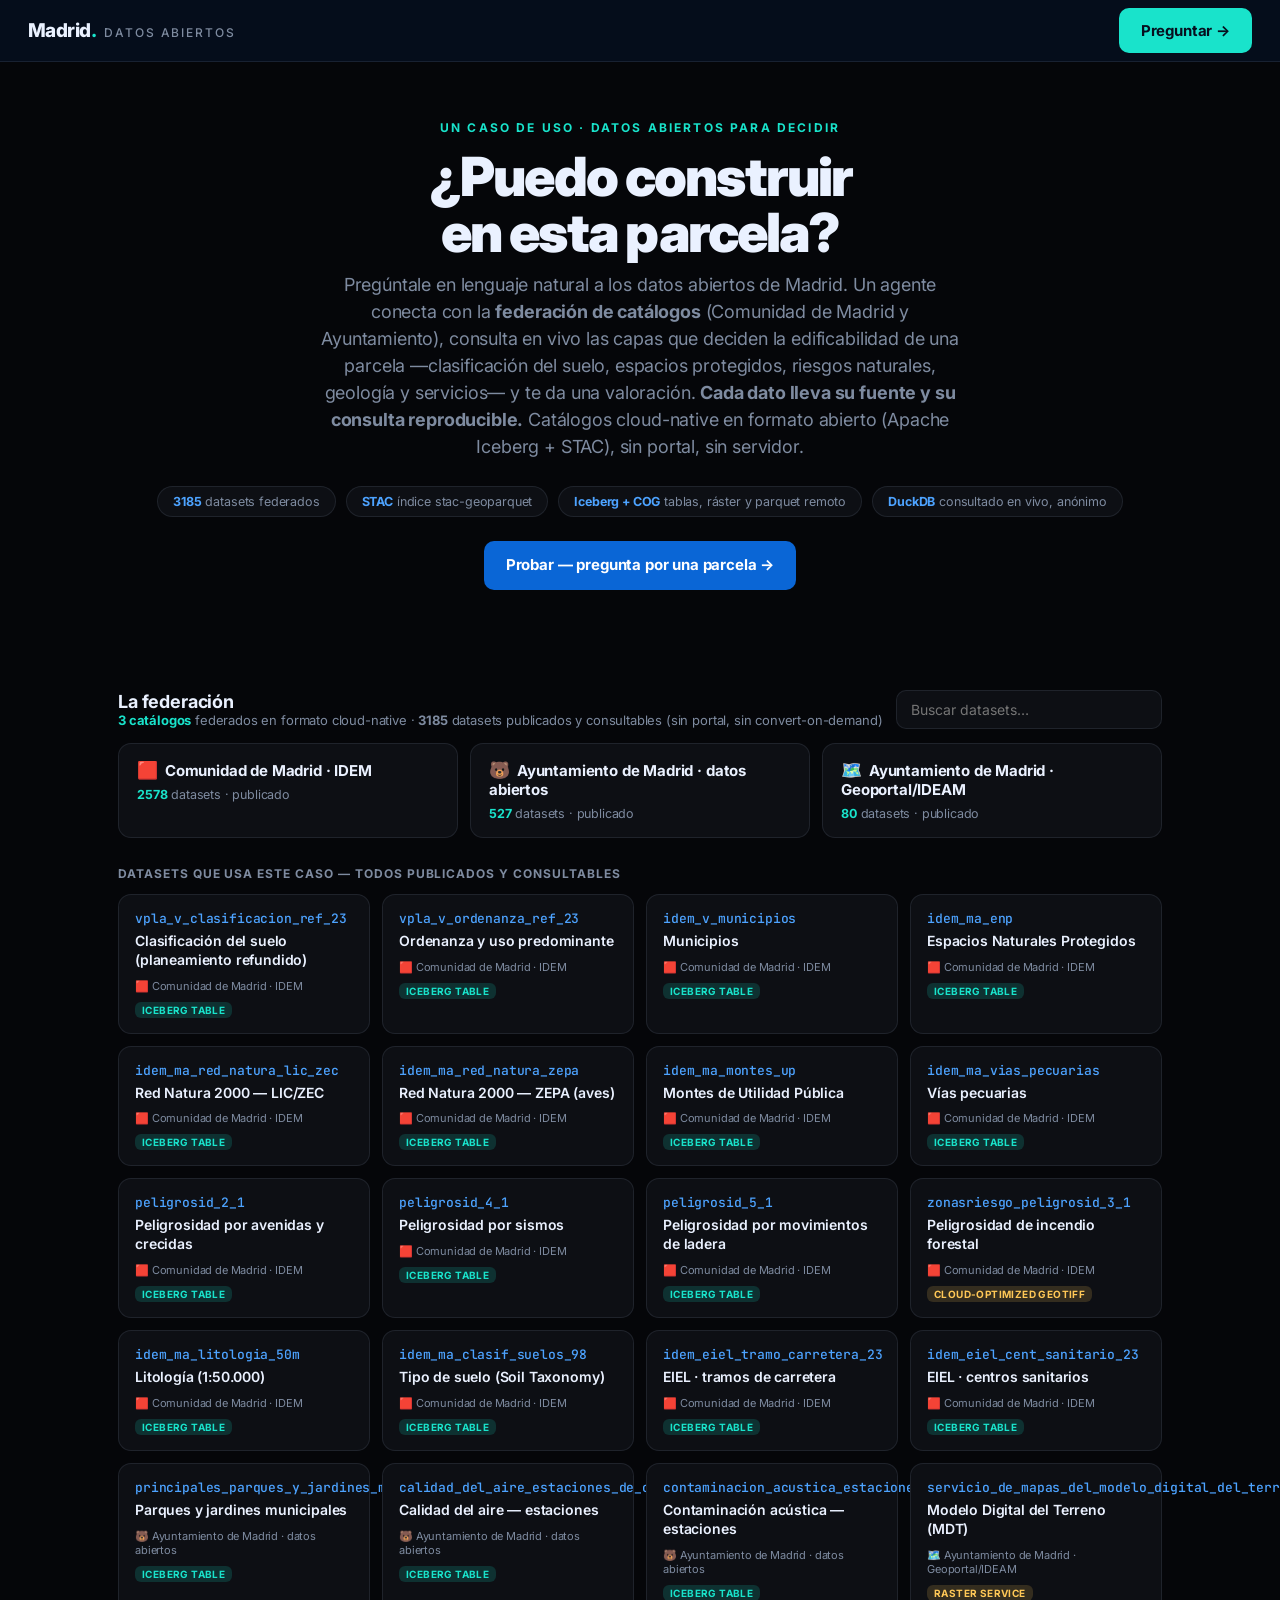
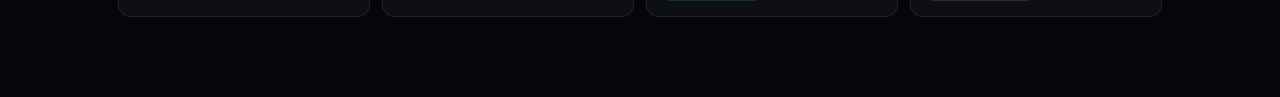
==== webapp/index.html @ 0b028d08 "Pivot to a Helsinki-style AI-conversation demo (¿Puedo construir aquí?) - webapp/: conversation + ma" ====
<!doctype html><html lang="es"><head>
<meta charset="utf-8"><meta name="viewport" content="width=device-width,initial-scale=1">
<title>Madrid · Datos abiertos — ¿Puedo construir aquí?</title><link rel="stylesheet" href="style.css">
</head><body>
<div class="topbar">
  <span class="wm">Madrid<span class="dot">.</span><span class="sub">Datos abiertos</span></span>
  <a class="btn cyan" href="app.html">Preguntar →</a>
</div>

<div class="hero">
  <div class="kick">Un caso de uso · datos abiertos para decidir</div>
  <h1>¿Puedo construir<br>en esta parcela?</h1>
  <p>Pregúntale en lenguaje natural a los datos abiertos de Madrid. Un agente conecta con la
     <b>federación de catálogos</b> (Comunidad de Madrid y Ayuntamiento), consulta en vivo las capas que
     deciden la edificabilidad de una parcela —clasificación del suelo, espacios protegidos, riesgos
     naturales, geología y servicios— y te da una valoración. <b>Cada dato lleva su fuente y su consulta
     reproducible.</b> Catálogos cloud-native en formato abierto (Apache Iceberg + STAC), sin portal, sin servidor.</p>
  <div class="pills" id="pills"></div>
  <p style="margin-top:24px"><a class="btn" href="app.html">Probar — pregunta por una parcela →</a></p>
</div>

<div class="catwrap">
  <div class="catbar">
    <div><h2>La federación</h2><div class="meta" id="meta">cargando…</div></div>
    <input class="search" id="search" placeholder="Buscar datasets…">
  </div>
  <div class="pubs" id="pubs"></div>
  <h3 class="sec2">Datasets que usa este caso — todos publicados y consultables</h3>
  <div class="grid" id="grid"></div>
</div>

<script>
let DATA=[];
const STY={iceberg:'background:rgba(22,224,200,.16);color:var(--cyan)',
           raster:'background:rgba(255,200,87,.16);color:var(--amber)',
           remote:'background:rgba(3,111,226,.16);color:var(--blue)'};
fetch('data/catalog.json').then(r=>r.json()).then(d=>{
  DATA=d.datasets;
  document.getElementById('meta').innerHTML=`<b style="color:var(--cyan)">${d.publishers.length} catálogos</b> federados en formato cloud-native · <b>${d.total.toLocaleString('es')}</b> datasets publicados y consultables (sin portal, sin convert-on-demand)`;
  const pp=document.getElementById('pubs');
  d.publishers.forEach(p=>{
    const e=document.createElement('div');e.className='pubcard';
    e.innerHTML=`<div class="pn"><span class="pf">${p.flag}</span>${p.publisher}</div>
      <div class="pm"><b>${p.n.toLocaleString('es')}</b> datasets · publicado</div>`;pp.appendChild(e);});
  const pl=document.getElementById('pills');
  [[d.total.toLocaleString('es'),'datasets federados'],['STAC','índice stac-geoparquet'],
   ['Iceberg + COG','tablas, ráster y parquet remoto'],['DuckDB','consultado en vivo, anónimo']].forEach(([b,t])=>{
    const e=document.createElement('div');e.className='pill';e.innerHTML=`<b>${b}</b> ${t}`;pl.appendChild(e);});
  render('');
});
document.getElementById('search').oninput=e=>render(e.target.value.toLowerCase());
function match(d,q){return !q||((d.id||'')+(d.title||'')+(d.publisher||'')+(d.representation||'')).toLowerCase().includes(q);}
function render(q){
  const g=document.getElementById('grid');g.innerHTML='';
  DATA.filter(d=>match(d,q)).forEach(d=>{
    const c=document.createElement('div');c.className='card';
    c.innerHTML=`<div class="id">${d.id}</div><div class="ti">${d.title||''}</div>
      <div class="pub">${d.flag} ${d.publisher}</div>
      <div class="row"><span class="tag" style="${STY[d.kind]||''}">${d.representation}</span></div>`;
    g.appendChild(c);});
}
</script></body></html>
---- webapp/style.css ----
@import url('https://fonts.googleapis.com/css2?family=Inter:wght@400;500;600;700;800;900&family=JetBrains+Mono:wght@400;500&display=swap');
:root{
  --navy:#050609; --navy2:#0d0f14; --panel:#070809; --ink:#EAF1FF; --muted:#7E8BA0;
  --blue:#4DA3FF; --blue2:#0A66D6; --cyan:#19E3CB; --amber:#FFC857; --red:#FF6B6B;
  --line:rgba(125,139,160,.16);
}
*{box-sizing:border-box} html,body{margin:0;height:100%}
body{font-family:Inter,system-ui,Arial,sans-serif;background:var(--navy);color:var(--ink);
  -webkit-font-smoothing:antialiased;letter-spacing:-.01em}
a{color:var(--cyan);text-decoration:none}
.wm{font-weight:800;letter-spacing:-.03em;font-size:19px}
.wm .dot{color:var(--cyan)} .wm .sub{color:var(--muted);font-weight:500;font-size:12px;letter-spacing:.16em;text-transform:uppercase;margin-left:8px}
.btn{display:inline-flex;align-items:center;gap:8px;background:var(--blue2);color:#fff;font-weight:700;
  border:0;border-radius:10px;padding:13px 22px;font-size:15px;cursor:pointer;transition:.15s}
.btn:hover{background:var(--blue)} .btn.cyan{background:var(--cyan);color:#07101F}

/* ---- landing ---- */
.topbar{position:fixed;top:0;left:0;right:0;height:62px;display:flex;align-items:center;justify-content:space-between;
  padding:0 28px;background:rgba(7,16,31,.85);backdrop-filter:blur(10px);border-bottom:1px solid var(--line);z-index:20}
.hero{max-width:1100px;margin:0 auto;padding:120px 28px 30px;text-align:center}
.kick{color:var(--cyan);font-weight:700;letter-spacing:.18em;text-transform:uppercase;font-size:12px}
.hero h1{font-size:54px;font-weight:900;line-height:1.04;letter-spacing:-.035em;margin:14px 0 10px}
.hero p{color:var(--muted);font-size:18px;max-width:60ch;margin:0 auto 26px;line-height:1.5}
.pills{display:flex;gap:10px;justify-content:center;flex-wrap:wrap;margin-bottom:8px}
.pill{background:var(--navy2);border:1px solid var(--line);border-radius:999px;padding:7px 15px;font-size:12.5px;color:var(--muted)}
.pill b{color:var(--blue)}
.catwrap{max-width:1100px;margin:0 auto;padding:18px 28px 80px}
.catbar{display:flex;align-items:center;justify-content:space-between;gap:14px;margin:26px 0 14px}
.catbar h2{font-size:18px;margin:0} .catbar .meta{color:var(--muted);font-size:13px}
.search{flex:1;max-width:340px;background:var(--navy2);border:1px solid var(--line);border-radius:10px;
  padding:10px 14px;color:var(--ink);font-size:14px;font-family:inherit}
.grid{display:grid;grid-template-columns:repeat(auto-fill,minmax(250px,1fr));gap:12px}
.card{background:var(--navy2);border:1px solid var(--line);border-radius:13px;padding:15px 16px}
.card .id{font-family:'JetBrains Mono',monospace;font-size:13px;color:var(--blue);font-weight:500}
.card .ti{font-size:13px;color:var(--ink);margin:5px 0 9px;line-height:1.35;min-height:34px}
.card .row{display:flex;align-items:center;gap:7px;flex-wrap:wrap}
.tag{font-size:10px;letter-spacing:.04em;text-transform:uppercase;border-radius:6px;padding:2px 7px;font-weight:700}
.tag.mat{background:rgba(22,224,200,.16);color:var(--cyan)} .tag.cat{background:rgba(138,160,189,.14);color:var(--muted)}
.tag.coll{background:rgba(3,111,226,.16);color:var(--blue)}
/* federation home listing */
.pubs{display:grid;grid-template-columns:repeat(3,1fr);gap:12px;margin:8px 0 28px}
.pubcard{background:var(--navy2);border:1px solid var(--line);border-radius:13px;padding:16px 18px}
.pubcard .pn{font-size:15px;font-weight:700} .pubcard .pf{font-size:17px;margin-right:7px}
.pubcard .pm{color:var(--muted);font-size:12.5px;margin-top:7px} .pubcard .pm b{color:var(--cyan)}
.sec2{font-size:12px;letter-spacing:.08em;text-transform:uppercase;color:var(--muted);margin:26px 0 13px;font-weight:700}
.card .ti{min-height:0;font-size:14px;font-weight:600}
.card .pub{font-size:11px;color:var(--muted);margin:6px 0 9px}
.chips2{display:flex;flex-wrap:wrap;gap:7px}
.chip2{font-family:'JetBrains Mono',monospace;font-size:11.5px;color:var(--muted);background:var(--navy2);border:1px solid var(--line);border-radius:7px;padding:5px 10px;cursor:default}
.chip2:hover{color:var(--ink);border-color:var(--cyan)}

/* ---- app (map + chat) ---- */
.app{display:flex;height:100vh}
.chat{width:430px;min-width:430px;display:flex;flex-direction:column;background:var(--panel);border-right:1px solid var(--line)}
.chat .head{padding:16px 20px;border-bottom:1px solid var(--line);display:flex;align-items:center;justify-content:space-between}
.chat .msgs{flex:1;overflow:auto;padding:18px 18px 8px}
.msg{margin:0 0 14px;font-size:14px;line-height:1.5;animation:fade .35s ease}
@keyframes fade{from{opacity:0;transform:translateY(6px)}to{opacity:1;transform:none}}
.msg.user{text-align:right} .msg.user .b{background:var(--blue2);color:#fff;border-radius:14px 14px 4px 14px}
.msg.agent{display:flex;gap:9px;align-items:flex-start}
.av{flex:none;width:24px;height:24px;border-radius:50%;background:radial-gradient(circle at 32% 30%,#1c3e60,#0a1828);
  border:1px solid rgba(77,163,255,.45);color:var(--blue);font-size:12px;font-weight:700;display:flex;align-items:center;justify-content:center;margin-top:2px}
.msg .b{display:inline-block;max-width:90%;text-align:left;background:#10141c;border:1px solid var(--line);
  border-radius:4px 14px 14px 14px;padding:11px 15px;color:var(--ink)}
.msg .b b{color:#fff}  /* agent emphasis = white (its voice), not cyan */
.src{display:inline-block;margin-top:7px;font-size:10.5px;font-family:'JetBrains Mono',monospace;color:var(--muted);
  background:rgba(138,160,189,.10);border:1px solid var(--line);border-radius:6px;padding:2px 8px}
.src:before{content:'◆ ';color:var(--cyan)}
.stat{margin-top:8px;background:#0b1730;border:1px solid var(--line);border-left:3px solid var(--cyan);border-radius:8px;padding:9px 12px}
.stat .l{font-size:10px;letter-spacing:.08em;text-transform:uppercase;color:var(--muted)}
.stat .v{font-size:14px;font-weight:700;color:var(--ink);margin:1px 0 3px}
.stat .s{font-size:10.5px;font-family:'JetBrains Mono',monospace;color:var(--blue)}
.typing{color:var(--muted);font-size:13px;font-style:italic;padding:0 4px 12px}
.compose{padding:14px;border-top:1px solid var(--line)}
.compose form{display:flex;gap:8px}
.compose input{flex:1;background:var(--navy2);border:1px solid var(--line);border-radius:10px;padding:12px 14px;color:var(--ink);font-size:14px;font-family:inherit}
.chips{display:flex;gap:7px;flex-wrap:wrap;margin-bottom:10px}
.chip{font-size:12px;color:var(--blue);background:rgba(3,111,226,.12);border:1px solid var(--line);border-radius:999px;padding:6px 12px;cursor:pointer}
.chip:hover{background:rgba(3,111,226,.22)}
#map{flex:1;height:100vh}
.footer-note{position:absolute;bottom:14px;left:446px;z-index:5;font-size:11px;color:var(--muted);
  background:rgba(7,16,31,.7);border:1px solid var(--line);border-radius:8px;padding:6px 11px;backdrop-filter:blur(6px)}
.footer-note b{color:var(--cyan)}

/* internal work — dim, monospace, recedes behind the agent's voice */
.tool{margin:2px 0 11px 33px;font-family:'JetBrains Mono',monospace;font-size:11px;line-height:1.55;
  background:#070809;border:1px solid var(--line);border-left:2px solid #2b3645;border-radius:7px;padding:8px 11px;animation:fade .3s}
.tool .cmd{color:#8094ac;word-break:break-word;cursor:pointer;display:flex;justify-content:space-between;gap:8px;align-items:center}
.tool .ttag{font-size:9px;letter-spacing:.12em;text-transform:uppercase;color:#5d7a9e;border:1px solid var(--line);border-radius:4px;padding:1px 6px;margin-right:8px;flex:none}
.tool .chev{color:#5d7a9e;font-size:10px;transition:transform .15s;flex:none}
.tool.open .chev{transform:rotate(180deg)}
.tool .sql{display:none;white-space:pre-wrap;margin:8px 0 4px;padding:9px 10px;background:#04060a;border:1px solid var(--line);
  border-radius:6px;color:#7f93ad;font-size:10.5px;line-height:1.5;overflow-x:auto}
.tool.open .sql{display:block}
.tool .res{color:var(--muted);margin-top:4px;white-space:pre-line} .tool .res:before{content:'→ ';color:#5d7a9e;font-weight:700}
.cur{display:inline-block;width:7px;height:14px;background:var(--cyan);margin-left:1px;vertical-align:-2px;animation:blink 1s steps(2) infinite}
@keyframes blink{50%{opacity:0}}
/* map callouts */
.callout{font:600 11px Inter;color:#fff;background:rgba(5,6,9,.82);border:1px solid var(--cyan);
  border-radius:7px;padding:4px 9px;white-space:nowrap;box-shadow:0 2px 10px rgba(0,0,0,.5);backdrop-filter:blur(4px)}
.callout.amber{border-color:var(--amber)} .callout.green{border-color:#39d98a} .callout.cyan{border-color:var(--cyan)} .callout.red{border-color:var(--red)}
.callout:after{content:'';position:absolute;left:50%;top:100%;transform:translateX(-50%);border:5px solid transparent;border-top-color:rgba(5,6,9,.82)}
/* pace control */
.pace{display:flex;gap:4px;align-items:center} .pace b{font-size:10px;color:var(--muted);letter-spacing:.08em;text-transform:uppercase;margin-right:2px}
.pace button{background:var(--navy2);border:1px solid var(--line);color:var(--muted);border-radius:6px;padding:3px 8px;font-size:11px;cursor:pointer;font-family:inherit}
.pace button.on{background:rgba(25,227,203,.16);color:var(--cyan);border-color:var(--cyan)}
/* verdict / risk card */
.assess{margin:4px 0 16px;background:linear-gradient(180deg,#0c1c34,#0b1730);border:1px solid var(--line);border-radius:14px;padding:16px 17px;animation:fade .4s}
.assess .vh{font-size:11px;letter-spacing:.14em;text-transform:uppercase;color:var(--muted);font-weight:700}
.assess .vd{font-size:17px;font-weight:800;margin:3px 0 11px;line-height:1.2}
.factor{display:flex;align-items:center;gap:10px;font-size:13px;padding:7px 0;border-top:1px solid rgba(138,160,189,.12)}
.factor .fl{flex:1;color:var(--muted)} .factor .fv{color:var(--ink);font-weight:600;text-align:right}
.factor .d{width:9px;height:9px;border-radius:50%;flex:none}
.d.good{background:var(--cyan);box-shadow:0 0 8px var(--cyan)} .d.risk{background:var(--amber);box-shadow:0 0 8px var(--amber)}
.flag{margin-top:13px;background:rgba(255,200,87,.10);border:1px solid rgba(255,200,87,.35);border-radius:9px;padding:10px 12px;font-size:12.5px;color:#FFE3A8;line-height:1.45}
.flag:before{content:'⚠  ';font-weight:800}
.assess .note{margin-top:11px;font-size:11px;color:var(--muted);line-height:1.5;border-top:1px solid rgba(138,160,189,.15);padding-top:10px}
.assess .note b{color:var(--cyan)}
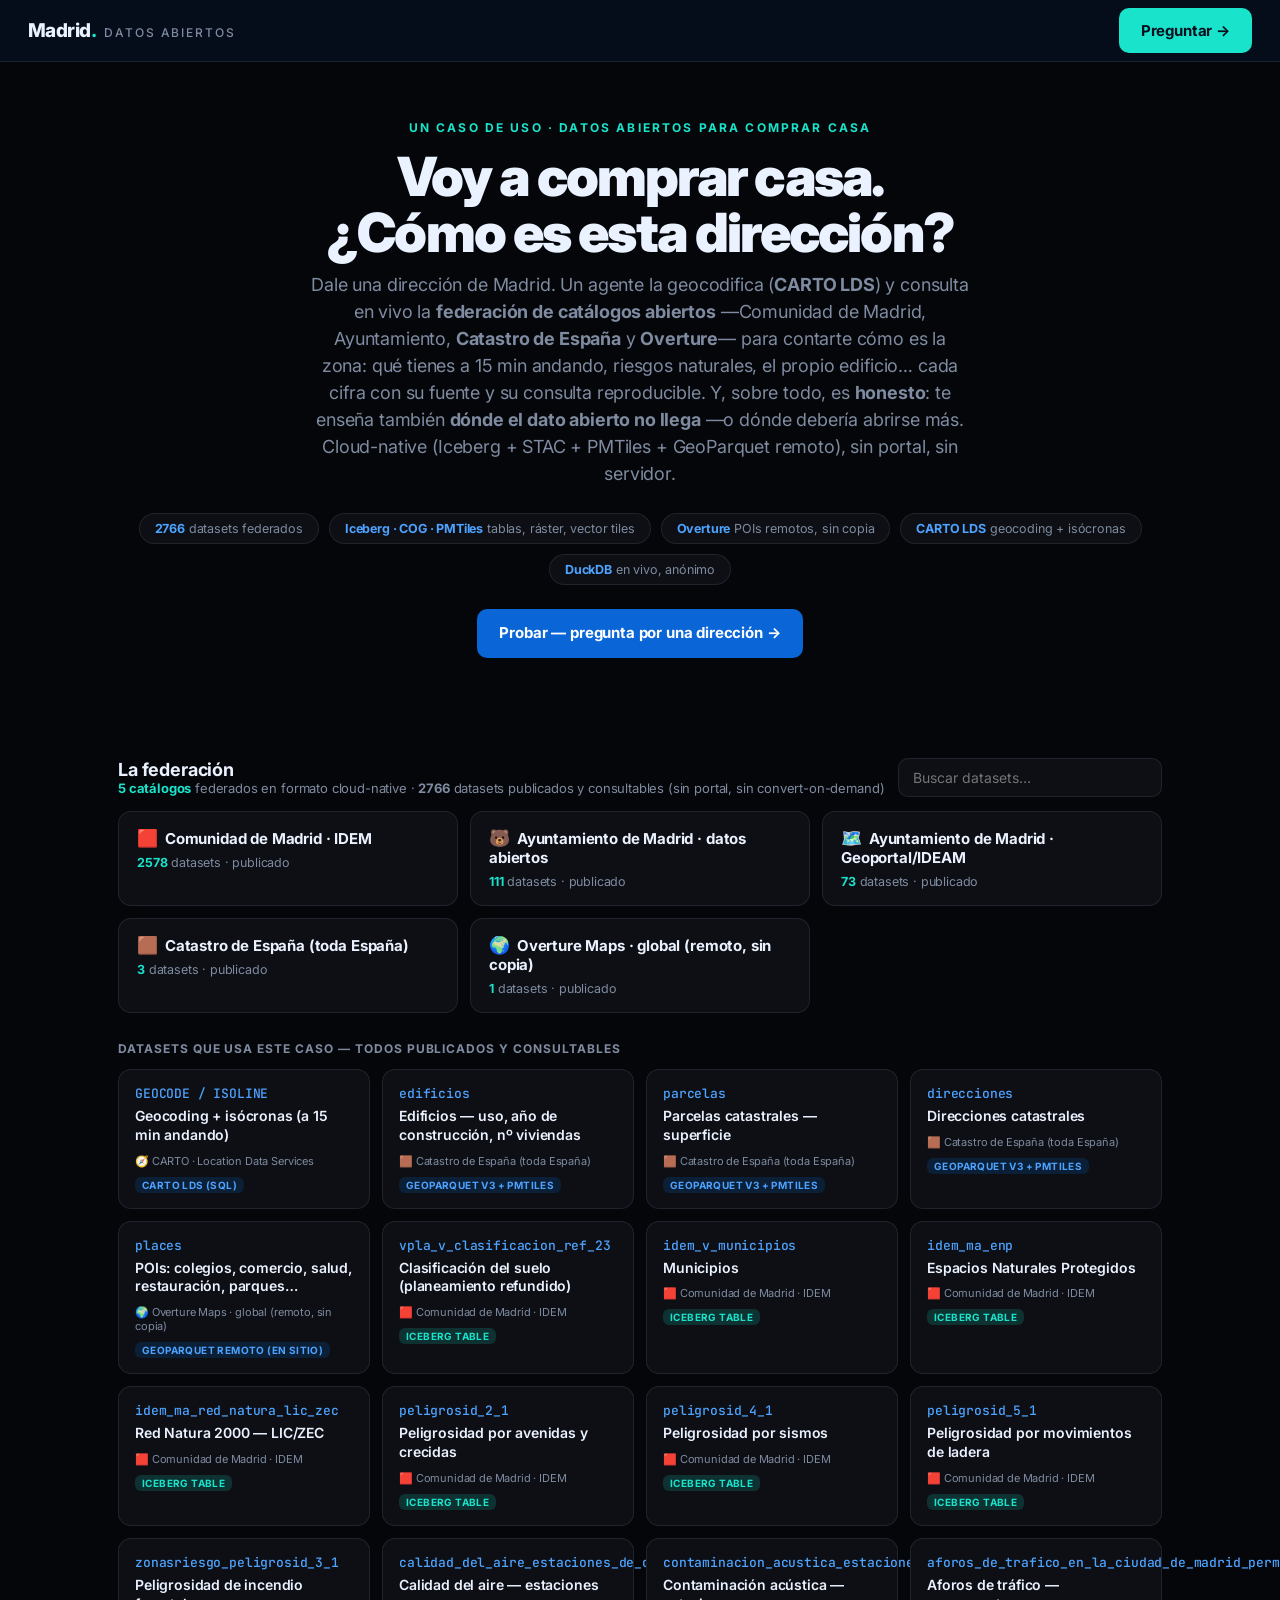
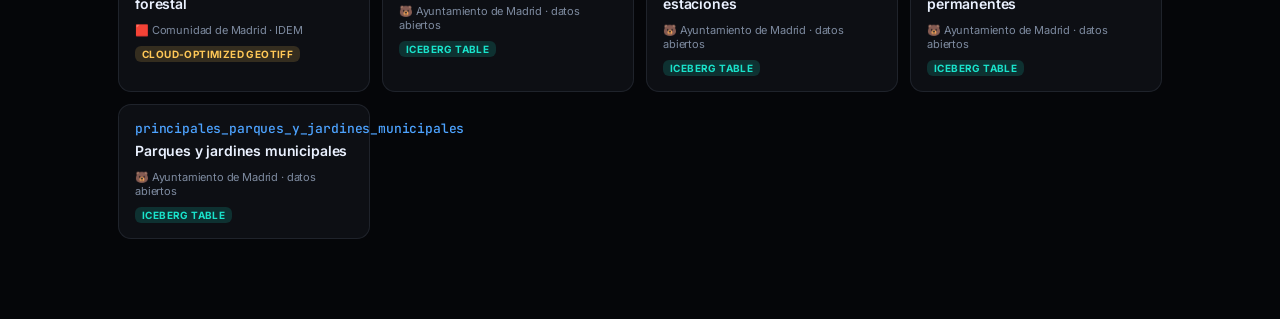
==== commit ea5fd35b: "Informe de mi dirección: real address-report demo (homebuyer use case) - tools/build_address_scenari" ====
--- a/webapp/index.html
+++ b/webapp/index.html
@@ -1,6 +1,6 @@
 <!doctype html><html lang="es"><head>
 <meta charset="utf-8"><meta name="viewport" content="width=device-width,initial-scale=1">
-<title>Madrid · Datos abiertos — ¿Puedo construir aquí?</title><link rel="stylesheet" href="style.css">
+<title>Madrid · Datos abiertos — ¿Cómo es esta dirección?</title><link rel="stylesheet" href="style.css">
 </head><body>
 <div class="topbar">
   <span class="wm">Madrid<span class="dot">.</span><span class="sub">Datos abiertos</span></span>
@@ -8,15 +8,16 @@
 </div>
 
 <div class="hero">
-  <div class="kick">Un caso de uso · datos abiertos para decidir</div>
-  <h1>¿Puedo construir<br>en esta parcela?</h1>
-  <p>Pregúntale en lenguaje natural a los datos abiertos de Madrid. Un agente conecta con la
-     <b>federación de catálogos</b> (Comunidad de Madrid y Ayuntamiento), consulta en vivo las capas que
-     deciden la edificabilidad de una parcela —clasificación del suelo, espacios protegidos, riesgos
-     naturales, geología y servicios— y te da una valoración. <b>Cada dato lleva su fuente y su consulta
-     reproducible.</b> Catálogos cloud-native en formato abierto (Apache Iceberg + STAC), sin portal, sin servidor.</p>
+  <div class="kick">Un caso de uso · datos abiertos para comprar casa</div>
+  <h1>Voy a comprar casa.<br>¿Cómo es esta dirección?</h1>
+  <p>Dale una dirección de Madrid. Un agente la geocodifica (<b>CARTO LDS</b>) y consulta en vivo la
+     <b>federación de catálogos abiertos</b> —Comunidad de Madrid, Ayuntamiento, <b>Catastro de España</b> y
+     <b>Overture</b>— para contarte cómo es la zona: qué tienes a 15 min andando, riesgos naturales, el propio
+     edificio… cada cifra con su fuente y su consulta reproducible. Y, sobre todo, es <b>honesto</b>: te enseña
+     también <b>dónde el dato abierto no llega</b> —o dónde debería abrirse más. Cloud-native (Iceberg + STAC +
+     PMTiles + GeoParquet remoto), sin portal, sin servidor.</p>
   <div class="pills" id="pills"></div>
-  <p style="margin-top:24px"><a class="btn" href="app.html">Probar — pregunta por una parcela →</a></p>
+  <p style="margin-top:24px"><a class="btn" href="app.html">Probar — pregunta por una dirección →</a></p>
 </div>
 
 <div class="catwrap">
@@ -43,8 +44,8 @@
     e.innerHTML=`<div class="pn"><span class="pf">${p.flag}</span>${p.publisher}</div>
       <div class="pm"><b>${p.n.toLocaleString('es')}</b> datasets · publicado</div>`;pp.appendChild(e);});
   const pl=document.getElementById('pills');
-  [[d.total.toLocaleString('es'),'datasets federados'],['STAC','índice stac-geoparquet'],
-   ['Iceberg + COG','tablas, ráster y parquet remoto'],['DuckDB','consultado en vivo, anónimo']].forEach(([b,t])=>{
+  [[d.total.toLocaleString('es'),'datasets federados'],['Iceberg · COG · PMTiles','tablas, ráster, vector tiles'],
+   ['Overture','POIs remotos, sin copia'],['CARTO LDS','geocoding + isócronas'],['DuckDB','en vivo, anónimo']].forEach(([b,t])=>{
     const e=document.createElement('div');e.className='pill';e.innerHTML=`<b>${b}</b> ${t}`;pl.appendChild(e);});
   render('');
 });
--- a/webapp/style.css
+++ b/webapp/style.css
@@ -116,3 +116,13 @@
 .flag:before{content:'⚠  ';font-weight:800}
 .assess .note{margin-top:11px;font-size:11px;color:var(--muted);line-height:1.5;border-top:1px solid rgba(138,160,189,.15);padding-top:10px}
 .assess .note b{color:var(--cyan)}
+/* coverage panel: what open data answers vs gaps */
+.cov{display:grid;grid-template-columns:1fr 1fr;gap:14px;margin-top:8px}
+@media(max-width:520px){.cov{grid-template-columns:1fr}}
+.covcol{min-width:0}
+.covh{font-size:11px;font-weight:700;letter-spacing:.04em;margin-bottom:8px}
+.covh.ok{color:var(--cyan)} .covh.gap{color:var(--amber)}
+.covi{display:flex;gap:8px;font-size:12px;color:var(--muted);line-height:1.4;padding:5px 0;border-top:1px solid rgba(138,160,189,.10)}
+.covi .cd{width:7px;height:7px;border-radius:50%;flex:none;margin-top:5px}
+.cd.ok{background:var(--cyan)} .cd.gap{background:var(--amber)}
+.covi b{color:var(--ink);font-weight:600}
